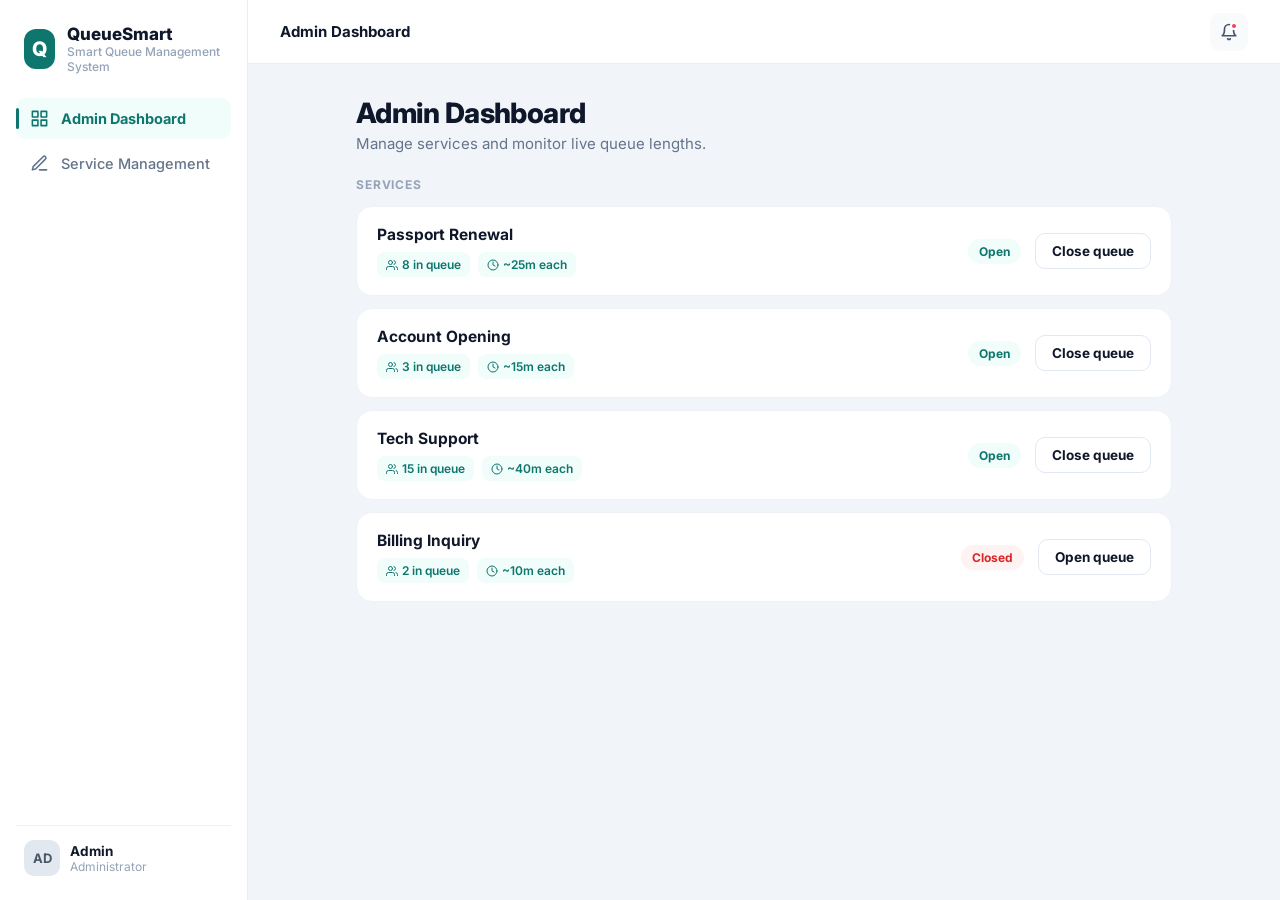
==== admin.html @ 247c1fb9 "Add admin dashboard and service management screens" ====
<!-- Admin screens (Dashboard + Service Management) - Samuel Parsons -->
<!doctype html>
<html lang="en">
  <head>
    <meta charset="UTF-8" />
    <meta name="viewport" content="width=device-width, initial-scale=1.0" />
    <title>Admin | QueueSmart</title>
    <link rel="preconnect" href="https://fonts.googleapis.com" />
    <link
      href="https://fonts.googleapis.com/css2?family=Inter:wght@400;500;600;700;800&display=swap"
      rel="stylesheet"
    />
    <style>
      * { box-sizing: border-box; margin: 0; padding: 0; }
      body { font-family: "Inter", system-ui, sans-serif; background: #f1f5f9; color: #0f172a; }
      button { font-family: inherit; }

      .app { min-height: 100vh; display: flex; }

      /* Sidebar */
      .sidebar {
        width: 248px; background: #fff; border-right: 1px solid #e8edf3;
        display: flex; flex-direction: column; padding: 24px 16px;
        position: sticky; top: 0; height: 100vh; flex-shrink: 0;
      }
      .brand { display: flex; gap: 12px; align-items: center; padding: 0 8px 24px; }
      .logo {
        width: 40px; height: 40px; border-radius: 12px; background: #0f766e;
        color: #fff; display: grid; place-items: center; font-weight: 800; font-size: 20px;
      }
      .brand-name { font-weight: 800; font-size: 17px; }
      .brand-sub { font-size: 12px; color: #94a3b8; font-weight: 500; }
      .nav { display: flex; flex-direction: column; gap: 4px; flex: 1; }
      .nav-btn {
        position: relative; display: flex; align-items: center; gap: 12px;
        padding: 11px 14px; border-radius: 10px; border: none; cursor: pointer;
        font-size: 14.5px; text-align: left; width: 100%; background: transparent;
        color: #64748b; font-weight: 500;
      }
      .nav-btn:hover { background: #f8fafc; }
      .nav-btn.on { background: #f0fdfa; color: #0f766e; font-weight: 700; }
      .nav-btn.on::before {
        content: ""; position: absolute; left: 0; top: 10px; bottom: 10px;
        width: 3px; border-radius: 3px; background: #0f766e;
      }
      .nav-btn svg { width: 19px; height: 19px; flex-shrink: 0; }
      .side-foot {
        display: flex; gap: 10px; align-items: center; padding: 14px 8px 0;
        border-top: 1px solid #eef2f6;
      }
      .avatar {
        width: 36px; height: 36px; border-radius: 10px; background: #e2e8f0;
        display: grid; place-items: center; font-weight: 700; font-size: 13px; color: #475569;
      }
      .avatar-name { font-weight: 700; font-size: 13.5px; }
      .avatar-sub { font-size: 12px; color: #94a3b8; }

      /* Content */
      .content { flex: 1; display: flex; flex-direction: column; min-width: 0; }
      .topbar {
        height: 64px; display: flex; justify-content: space-between; align-items: center;
        padding: 0 32px; background: #fff; border-bottom: 1px solid #e8edf3;
        position: sticky; top: 0; z-index: 5;
      }
      .crumb { font-weight: 700; font-size: 15px; }
      .bell {
        position: relative; width: 38px; height: 38px; border-radius: 10px;
        background: #f8fafc; display: grid; place-items: center; color: #475569;
        cursor: pointer; border: none;
      }
      .bell-dot {
        position: absolute; top: 9px; right: 10px; width: 8px; height: 8px;
        border-radius: 8px; background: #f43f5e; border: 2px solid #fff;
      }

      .main { flex: 1; overflow-y: auto; }
      .page { padding: 32px; max-width: 880px; margin: 0 auto; width: 100%; }
      h1 { font-size: 28px; font-weight: 800; margin-bottom: 4px; letter-spacing: -0.02em; }
      .sub { font-size: 15px; color: #64748b; margin-bottom: 24px; }
      .section-label {
        font-size: 12px; font-weight: 700; text-transform: uppercase;
        letter-spacing: 0.07em; color: #94a3b8; margin: 4px 0 14px;
      }

      /* Admin dashboard service rows */
      .svc-list { display: flex; flex-direction: column; gap: 12px; margin-bottom: 28px; }
      .svc-row {
        display: flex; justify-content: space-between; align-items: center;
        background: #fff; border: 1px solid #eef2f6; border-radius: 16px; padding: 18px 20px;
      }
      .svc-info { min-width: 0; }
      .svc-name { font-weight: 700; font-size: 15.5px; margin-bottom: 8px; }
      .svc-pills { display: flex; gap: 8px; flex-wrap: wrap; }
      .pill {
        display: inline-flex; align-items: center; gap: 4px; font-size: 12px;
        font-weight: 600; color: #0f766e; background: #f0fdfa; padding: 5px 9px; border-radius: 8px;
      }
      .pill svg { width: 12px; height: 12px; }
      .svc-actions { display: flex; align-items: center; gap: 14px; flex-shrink: 0; }
      .status-tag {
        font-size: 12px; font-weight: 700; padding: 5px 11px; border-radius: 20px;
      }
      .status-open { background: #f0fdfa; color: #0f766e; }
      .status-closed { background: #fef2f2; color: #dc2626; }
      .toggle-btn {
        border: 1.5px solid #e2e8f0; background: #fff; color: #0f172a;
        border-radius: 10px; padding: 9px 16px; font-weight: 700; font-size: 13.5px; cursor: pointer;
      }
      .toggle-btn:hover { border-color: #0f766e; }

      /* Form */
      .form-card {
        background: #fff; border: 1px solid #eef2f6; border-radius: 20px; padding: 28px;
      }
      .form-summary {
        display: none; background: #fef2f2; border: 1px solid #fecaca; color: #b91c1c;
        border-radius: 12px; padding: 12px 16px; margin-bottom: 20px; font-size: 13.5px;
      }
      .form-summary.show { display: block; }
      .form-summary ul { margin: 6px 0 0 18px; }
      .field { margin-bottom: 18px; }
      .field label { display: block; font-weight: 600; font-size: 14px; margin-bottom: 6px; }
      .field .hint { font-weight: 400; color: #94a3b8; font-size: 12.5px; }
      .field input, .field textarea, .field select {
        width: 100%; padding: 11px 13px; font-size: 14.5px; font-family: inherit;
        border: 1.5px solid #e2e8f0; border-radius: 10px; background: #fff; color: #0f172a;
      }
      .field textarea { resize: vertical; min-height: 84px; }
      .field input:focus, .field textarea:focus, .field select:focus {
        outline: none; border-color: #0f766e; box-shadow: 0 0 0 3px rgba(15,118,110,0.12);
      }
      .field.invalid input, .field.invalid textarea, .field.invalid select { border-color: #dc2626; }
      .field.invalid input:focus, .field.invalid textarea:focus, .field.invalid select:focus {
        box-shadow: 0 0 0 3px rgba(220,38,38,0.12);
      }
      .field-error { color: #dc2626; font-size: 12.5px; min-height: 16px; margin-top: 5px; }
      .char-count { float: right; font-size: 12px; color: #94a3b8; font-weight: 500; }
      .primary {
        background: #0f766e; color: #fff; border: none; border-radius: 12px;
        padding: 12px 26px; font-weight: 700; font-size: 14.5px; cursor: pointer;
      }
      .primary:hover { background: #0d5f58; }
      .form-success {
        display: none; align-items: center; gap: 10px; background: #f0fdfa;
        border: 1px solid #99f6e4; color: #0f766e; border-radius: 12px;
        padding: 12px 16px; margin-bottom: 20px; font-size: 14px; font-weight: 600;
      }
      .form-success.show { display: flex; }

      @media (max-width: 720px) {
        .sidebar { display: none; }
        .svc-row { flex-direction: column; align-items: flex-start; gap: 14px; }
      }
    </style>
  </head>
  <body>
    <div class="app">
      <aside class="sidebar">
        <div class="brand">
          <div class="logo">Q</div>
          <div>
            <div class="brand-name">QueueSmart</div>
            <div class="brand-sub">Smart Queue Management System</div>
          </div>
        </div>
        <nav class="nav" id="nav"></nav>
        <div class="side-foot">
          <div class="avatar">AD</div>
          <div>
            <div class="avatar-name">Admin</div>
            <div class="avatar-sub">Administrator</div>
          </div>
        </div>
      </aside>

      <div class="content">
        <header class="topbar">
          <div class="crumb" id="crumb">Admin Dashboard</div>
          <button class="bell">
            <span class="bell-dot"></span>
            <svg viewBox="0 0 24 24" width="18" height="18" fill="none" stroke="currentColor"
              stroke-width="2.2" stroke-linecap="round" stroke-linejoin="round">
              <path d="M6 8a6 6 0 0 1 12 0c0 7 3 9 3 9H3s3-2 3-9" />
              <path d="M10.3 21a1.94 1.94 0 0 0 3.4 0" />
            </svg>
          </button>
        </header>
        <main class="main" id="main"></main>
      </div>
    </div>

    <script src="js/validation.js"></script>
    <script>
      // Mock service data (no backend — Assignment 2)
      let SERVICES = [
        { id: "s1", name: "Passport Renewal", duration: 25, queueLength: 8, open: true },
        { id: "s2", name: "Account Opening", duration: 15, queueLength: 3, open: true },
        { id: "s3", name: "Tech Support", duration: 40, queueLength: 15, open: true },
        { id: "s4", name: "Billing Inquiry", duration: 10, queueLength: 2, open: false },
      ];

      const NAV = [
        { id: "dashboard", label: "Admin Dashboard",
          icon: '<svg viewBox="0 0 24 24" fill="none" stroke="currentColor" stroke-width="2" stroke-linecap="round" stroke-linejoin="round"><rect x="3" y="3" width="7" height="7"/><rect x="14" y="3" width="7" height="7"/><rect x="14" y="14" width="7" height="7"/><rect x="3" y="14" width="7" height="7"/></svg>' },
        { id: "service", label: "Service Management",
          icon: '<svg viewBox="0 0 24 24" fill="none" stroke="currentColor" stroke-width="2" stroke-linecap="round" stroke-linejoin="round"><path d="M12 20h9"/><path d="M16.5 3.5a2.12 2.12 0 0 1 3 3L7 19l-4 1 1-4Z"/></svg>' },
      ];

      const CLOCK = '<svg viewBox="0 0 24 24" fill="none" stroke="currentColor" stroke-width="2" stroke-linecap="round" stroke-linejoin="round"><circle cx="12" cy="12" r="10"/><polyline points="12 6 12 12 16 14"/></svg>';
      const USERS = '<svg viewBox="0 0 24 24" fill="none" stroke="currentColor" stroke-width="2" stroke-linecap="round" stroke-linejoin="round"><path d="M17 21v-2a4 4 0 0 0-4-4H5a4 4 0 0 0-4 4v2"/><circle cx="9" cy="7" r="4"/><path d="M23 21v-2a4 4 0 0 0-3-3.87"/><path d="M16 3.13a4 4 0 0 1 0 7.75"/></svg>';
      const CHECK = '<svg viewBox="0 0 24 24" fill="none" stroke="currentColor" stroke-width="3" stroke-linecap="round" stroke-linejoin="round"><polyline points="20 6 9 17 4 12"/></svg>';

      let state = { tab: "dashboard" };

      function go(tab) { state.tab = tab; render(); }
      function toggleService(id) {
        const s = SERVICES.find((x) => x.id === id);
        if (s) s.open = !s.open;
        render();
      }
      window.go = go;
      window.toggleService = toggleService;

      function renderNav() {
        document.getElementById("nav").innerHTML = NAV.map(
          (n) => `<button class="nav-btn ${state.tab === n.id ? "on" : ""}" onclick="go('${n.id}')">${n.icon}<span>${n.label}</span></button>`
        ).join("");
        document.getElementById("crumb").textContent = NAV.find((n) => n.id === state.tab).label;
      }

      function dashboard() {
        const rows = SERVICES.map((s) => `
          <div class="svc-row">
            <div class="svc-info">
              <div class="svc-name">${s.name}</div>
              <div class="svc-pills">
                <span class="pill">${USERS} ${s.queueLength} in queue</span>
                <span class="pill">${CLOCK} ~${s.duration}m each</span>
              </div>
            </div>
            <div class="svc-actions">
              <span class="status-tag ${s.open ? "status-open" : "status-closed"}">${s.open ? "Open" : "Closed"}</span>
              <button class="toggle-btn" onclick="toggleService('${s.id}')">${s.open ? "Close queue" : "Open queue"}</button>
            </div>
          </div>`).join("");
        return `<div class="page">
          <h1>Admin Dashboard</h1>
          <p class="sub">Manage services and monitor live queue lengths.</p>
          <div class="section-label">Services</div>
          <div class="svc-list">${rows}</div>
        </div>`;
      }

      function serviceScreen() {
        return `<div class="page">
          <h1>Service Management</h1>
          <p class="sub">Create or edit a service offered to users.</p>
          <div class="form-card">
            <div class="form-success" id="form-success">${CHECK}<span>Service saved successfully.</span></div>
            <div class="form-summary" id="form-summary">
              <strong>Please fix the following:</strong>
              <ul id="form-summary-list"></ul>
            </div>

            <div class="field" id="f-name">
              <label for="svc-name">Service Name <span class="char-count" id="name-count">0 / 100</span></label>
              <input id="svc-name" type="text" maxlength="100" placeholder="e.g. Passport Renewal" />
              <div class="field-error" id="e-name"></div>
            </div>

            <div class="field" id="f-desc">
              <label for="svc-desc">Description</label>
              <textarea id="svc-desc" placeholder="Describe what this service is for."></textarea>
              <div class="field-error" id="e-desc"></div>
            </div>

            <div class="field" id="f-duration">
              <label for="svc-duration">Expected Duration <span class="hint">(minutes)</span></label>
              <input id="svc-duration" type="number" min="1" step="1" placeholder="e.g. 15" />
              <div class="field-error" id="e-duration"></div>
            </div>

            <div class="field" id="f-priority">
              <label for="svc-priority">Priority Level</label>
              <select id="svc-priority">
                <option value="">Select priority…</option>
                <option value="low">Low</option>
                <option value="medium">Medium</option>
                <option value="high">High</option>
              </select>
              <div class="field-error" id="e-priority"></div>
            </div>

            <button class="primary" id="svc-save">Save service</button>
          </div>
        </div>`;
      }

      function wireServiceForm() {
        const nameInput = document.getElementById("svc-name");
        const count = document.getElementById("name-count");
        nameInput.addEventListener("input", () => {
          count.textContent = `${nameInput.value.length} / 100`;
          clearServiceFieldError("f-name", "e-name");
        });
        ["svc-desc", "svc-duration", "svc-priority"].forEach((id) => {
          const el = document.getElementById(id);
          const map = { "svc-desc": ["f-desc", "e-desc"], "svc-duration": ["f-duration", "e-duration"], "svc-priority": ["f-priority", "e-priority"] };
          el.addEventListener("input", () => clearServiceFieldError(map[id][0], map[id][1]));
        });

        document.getElementById("svc-save").addEventListener("click", () => {
          const values = {
            name: nameInput.value,
            description: document.getElementById("svc-desc").value,
            duration: document.getElementById("svc-duration").value,
            priority: document.getElementById("svc-priority").value,
          };

          clearServiceFieldError("f-name", "e-name");
          clearServiceFieldError("f-desc", "e-desc");
          clearServiceFieldError("f-duration", "e-duration");
          clearServiceFieldError("f-priority", "e-priority");
          document.getElementById("form-summary").classList.remove("show");
          document.getElementById("form-success").classList.remove("show");

          const errors = validateServiceForm(values);

          if (hasErrors(errors)) {
            if (errors.name) showServiceFieldError("f-name", "e-name", errors.name);
            if (errors.description) showServiceFieldError("f-desc", "e-desc", errors.description);
            if (errors.duration) showServiceFieldError("f-duration", "e-duration", errors.duration);
            if (errors.priority) showServiceFieldError("f-priority", "e-priority", errors.priority);

            const list = document.getElementById("form-summary-list");
            list.innerHTML = Object.values(errors).map((m) => `<li>${m}</li>`).join("");
            document.getElementById("form-summary").classList.add("show");
            return;
          }

          // Valid — add to mock list (no backend in Assignment 2)
          SERVICES.push({
            id: "s" + (SERVICES.length + 1),
            name: values.name.trim(),
            duration: Number(values.duration),
            queueLength: 0,
            open: true,
          });
          document.getElementById("form-success").classList.add("show");
          document.getElementById("svc-name").value = "";
          document.getElementById("svc-desc").value = "";
          document.getElementById("svc-duration").value = "";
          document.getElementById("svc-priority").value = "";
          document.getElementById("name-count").textContent = "0 / 100";
        });
      }

      function render() {
        renderNav();
        const views = { dashboard, service: serviceScreen };
        document.getElementById("main").innerHTML = views[state.tab]();
        if (state.tab === "service") wireServiceForm();
      }
      render();
    </script>
  </body>
</html>
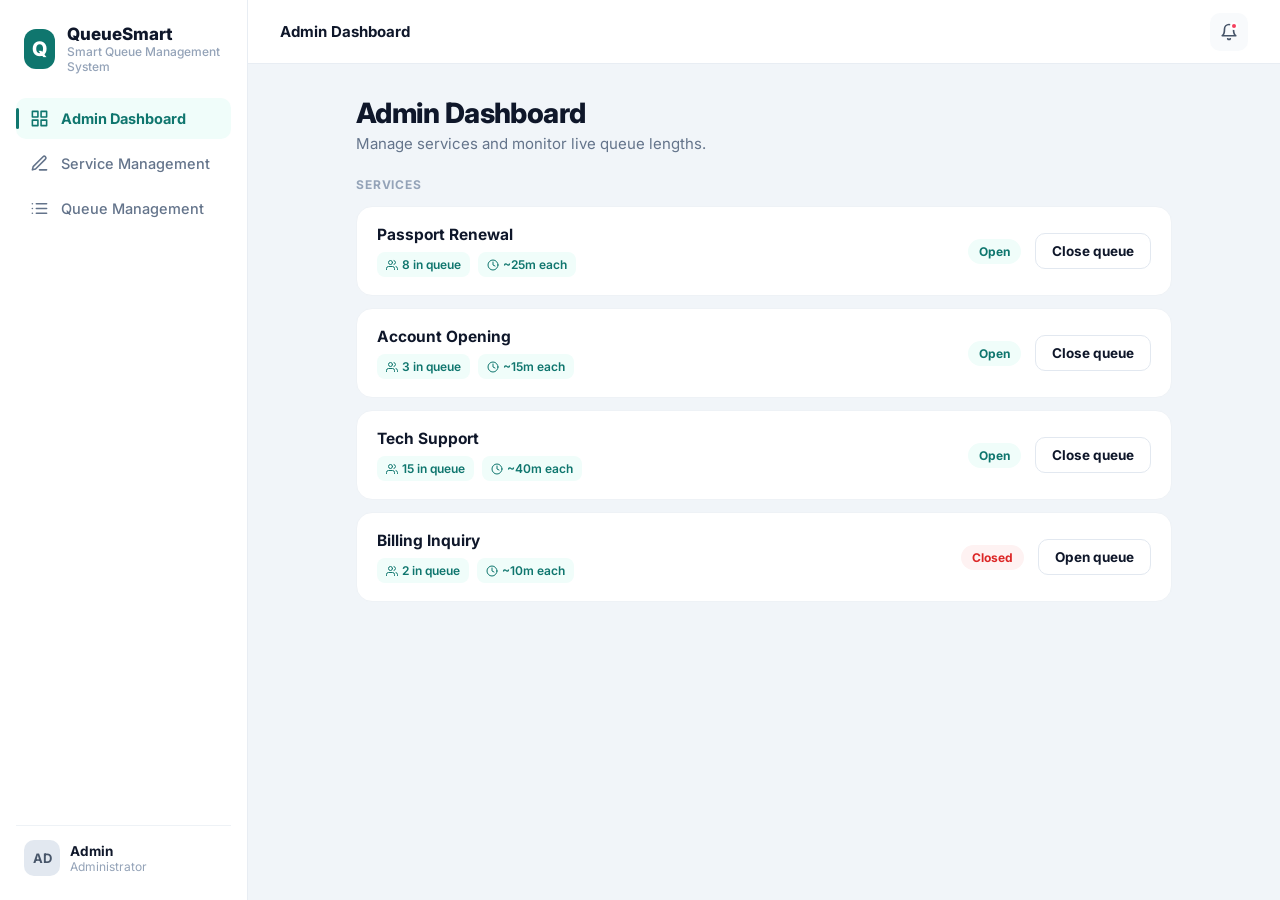
==== commit 57699d20: "Added a new tab for the queue screen in the admin panel. Updated the render function to include the " ====
--- a/admin.html
+++ b/admin.html
@@ -1,4 +1,5 @@
 <!-- Admin screens (Dashboard + Service Management) - Samuel Parsons -->
+ <!-- Admin screens (Queue Management) - Mahmoud Masoud -->
 <!doctype html>
 <html lang="en">
   <head>
@@ -147,9 +148,68 @@
       }
       .form-success.show { display: flex; }
 
+      .primary:disabled { background: #99c9c5; cursor: not-allowed; }
+
+      /* Queue management */
+      .queue-toolbar {
+        display: flex; gap: 14px; align-items: flex-end; margin-bottom: 22px; flex-wrap: wrap;
+      }
+      .queue-toolbar .field { margin-bottom: 0; flex: 1; min-width: 220px; }
+      .serve-btn {
+        background: #0f766e; color: #fff; border: none; border-radius: 12px;
+        padding: 12px 20px; font-weight: 700; font-size: 14px; cursor: pointer;
+        display: inline-flex; align-items: center; gap: 8px; white-space: nowrap;
+      }
+      .serve-btn:hover { background: #0d5f58; }
+      .serve-btn:disabled { background: #cbd5e1; cursor: not-allowed; }
+      .serve-btn svg { width: 16px; height: 16px; }
+      .served-banner {
+        display: none; align-items: center; gap: 10px; background: #f0fdfa;
+        border: 1px solid #99f6e4; color: #0f766e; border-radius: 12px;
+        padding: 12px 16px; margin-bottom: 18px; font-size: 14px; font-weight: 600;
+      }
+      .served-banner.show { display: flex; }
+      .queue-card {
+        background: #fff; border: 1px solid #eef2f6; border-radius: 20px; padding: 10px; margin-bottom: 20px;
+      }
+      .queue-empty {
+        text-align: center; padding: 48px 20px; color: #94a3b8; font-size: 14.5px; font-weight: 500;
+      }
+      .queue-item {
+        display: flex; align-items: center; gap: 14px; padding: 14px 12px;
+        border-bottom: 1px solid #f1f5f9;
+      }
+      .queue-item:last-child { border-bottom: none; }
+      .queue-item.first {
+        background: #f0fdfa; border-radius: 14px; border-bottom-color: transparent;
+      }
+      .q-pos {
+        width: 30px; height: 30px; border-radius: 9px; background: #f1f5f9; color: #475569;
+        display: grid; place-items: center; font-weight: 800; font-size: 13px; flex-shrink: 0;
+      }
+      .queue-item.first .q-pos { background: #0f766e; color: #fff; }
+      .q-info { flex: 1; min-width: 0; }
+      .q-name { font-weight: 700; font-size: 14.5px; }
+      .q-meta { font-size: 12.5px; color: #94a3b8; margin-top: 2px; }
+      .q-next-tag {
+        font-size: 11px; font-weight: 700; color: #0f766e; background: #ccfbf1;
+        padding: 3px 8px; border-radius: 20px; margin-left: 8px; text-transform: uppercase;
+        letter-spacing: 0.04em;
+      }
+      .q-actions { display: flex; align-items: center; gap: 6px; flex-shrink: 0; }
+      .icon-btn {
+        width: 32px; height: 32px; border-radius: 8px; border: 1.5px solid #e2e8f0;
+        background: #fff; color: #475569; display: grid; place-items: center; cursor: pointer;
+      }
+      .icon-btn:hover:not(:disabled) { border-color: #0f766e; color: #0f766e; }
+      .icon-btn:disabled { opacity: 0.35; cursor: not-allowed; }
+      .icon-btn svg { width: 15px; height: 15px; }
+      .icon-btn.danger:hover:not(:disabled) { border-color: #dc2626; color: #dc2626; }
+
       @media (max-width: 720px) {
         .sidebar { display: none; }
         .svc-row { flex-direction: column; align-items: flex-start; gap: 14px; }
+        .queue-toolbar { flex-direction: column; align-items: stretch; }
       }
     </style>
   </head>
@@ -199,18 +259,46 @@
         { id: "s4", name: "Billing Inquiry", duration: 10, queueLength: 2, open: false },
       ];
 
+      // Mock per-service queues (UI only — no backend in Assignment 2)
+      let QUEUES = {
+        s1: [
+          { id: "u1", name: "Mahmoud Masoud", note: "Renewal, expires next month", joined: "9:02 AM" },
+          { id: "u2", name: "Nehaa Balaji", note: "First-time application", joined: "9:14 AM" },
+          { id: "u3", name: "Vasavi K Chenna", note: "Renewal, lost passport", joined: "9:20 AM" },
+          { id: "u4", name: "Samuel Parsons", note: "Renewal", joined: "9:31 AM" },
+        ],
+        s2: [
+          { id: "u5", name: "Diego Fernandez", note: "New checking account", joined: "9:05 AM" },
+          { id: "u6", name: "Emily Chen", note: "Joint account setup", joined: "9:18 AM" },
+        ],
+        s3: [
+          { id: "u7", name: "Sam Patel", note: "Laptop won't boot", joined: "8:50 AM" },
+          { id: "u8", name: "Olivia Brooks", note: "Password reset", joined: "8:57 AM" },
+          { id: "u9", name: "Noah Kim", note: "Software install", joined: "9:03 AM" },
+        ],
+        s4: [
+          { id: "u10", name: "Grace Lee", note: "Disputed charge", joined: "9:40 AM" },
+        ],
+      };
+
       const NAV = [
         { id: "dashboard", label: "Admin Dashboard",
           icon: '<svg viewBox="0 0 24 24" fill="none" stroke="currentColor" stroke-width="2" stroke-linecap="round" stroke-linejoin="round"><rect x="3" y="3" width="7" height="7"/><rect x="14" y="3" width="7" height="7"/><rect x="14" y="14" width="7" height="7"/><rect x="3" y="14" width="7" height="7"/></svg>' },
         { id: "service", label: "Service Management",
           icon: '<svg viewBox="0 0 24 24" fill="none" stroke="currentColor" stroke-width="2" stroke-linecap="round" stroke-linejoin="round"><path d="M12 20h9"/><path d="M16.5 3.5a2.12 2.12 0 0 1 3 3L7 19l-4 1 1-4Z"/></svg>' },
+        { id: "queue", label: "Queue Management",
+          icon: '<svg viewBox="0 0 24 24" fill="none" stroke="currentColor" stroke-width="2" stroke-linecap="round" stroke-linejoin="round"><line x1="8" y1="6" x2="21" y2="6"/><line x1="8" y1="12" x2="21" y2="12"/><line x1="8" y1="18" x2="21" y2="18"/><line x1="3" y1="6" x2="3.01" y2="6"/><line x1="3" y1="12" x2="3.01" y2="12"/><line x1="3" y1="18" x2="3.01" y2="18"/></svg>' },
       ];
 
       const CLOCK = '<svg viewBox="0 0 24 24" fill="none" stroke="currentColor" stroke-width="2" stroke-linecap="round" stroke-linejoin="round"><circle cx="12" cy="12" r="10"/><polyline points="12 6 12 12 16 14"/></svg>';
       const USERS = '<svg viewBox="0 0 24 24" fill="none" stroke="currentColor" stroke-width="2" stroke-linecap="round" stroke-linejoin="round"><path d="M17 21v-2a4 4 0 0 0-4-4H5a4 4 0 0 0-4 4v2"/><circle cx="9" cy="7" r="4"/><path d="M23 21v-2a4 4 0 0 0-3-3.87"/><path d="M16 3.13a4 4 0 0 1 0 7.75"/></svg>';
       const CHECK = '<svg viewBox="0 0 24 24" fill="none" stroke="currentColor" stroke-width="3" stroke-linecap="round" stroke-linejoin="round"><polyline points="20 6 9 17 4 12"/></svg>';
-
-      let state = { tab: "dashboard" };
+      const ARROW_UP = '<svg viewBox="0 0 24 24" fill="none" stroke="currentColor" stroke-width="2.3" stroke-linecap="round" stroke-linejoin="round"><line x1="12" y1="19" x2="12" y2="5"/><polyline points="5 12 12 5 19 12"/></svg>';
+      const ARROW_DOWN = '<svg viewBox="0 0 24 24" fill="none" stroke="currentColor" stroke-width="2.3" stroke-linecap="round" stroke-linejoin="round"><line x1="12" y1="5" x2="12" y2="19"/><polyline points="19 12 12 19 5 12"/></svg>';
+      const TRASH = '<svg viewBox="0 0 24 24" fill="none" stroke="currentColor" stroke-width="2.1" stroke-linecap="round" stroke-linejoin="round"><polyline points="3 6 5 6 21 6"/><path d="M19 6l-1 14a2 2 0 0 1-2 2H8a2 2 0 0 1-2-2L5 6"/><path d="M10 11v6"/><path d="M14 11v6"/><path d="M9 6V4a1 1 0 0 1 1-1h4a1 1 0 0 1 1 1v2"/></svg>';
+      const FORWARD = '<svg viewBox="0 0 24 24" fill="none" stroke="currentColor" stroke-width="2.3" stroke-linecap="round" stroke-linejoin="round"><polyline points="5 4 15 12 5 20"/><line x1="19" y1="5" x2="19" y2="19"/></svg>';
+
+      let state = { tab: "dashboard", queueServiceId: SERVICES[0].id };
 
       function go(tab) { state.tab = tab; render(); }
       function toggleService(id) {
@@ -220,6 +308,55 @@
       }
       window.go = go;
       window.toggleService = toggleService;
+
+// ---- Queue management actions (UI simulation only) ----
+      function selectQueueService(id) {
+        state.queueServiceId = id;
+        hideServedBanner();
+        render();
+      }
+      function moveQueueUser(id, dir) {
+        const q = QUEUES[state.queueServiceId];
+        const i = q.findIndex((u) => u.id === id);
+        const j = i + dir;
+        if (i < 0 || j < 0 || j >= q.length) return;
+        [q[i], q[j]] = [q[j], q[i]];
+        hideServedBanner();
+        render();
+      }
+      function removeQueueUser(id) {
+        const q = QUEUES[state.queueServiceId];
+        QUEUES[state.queueServiceId] = q.filter((u) => u.id !== id);
+        syncQueueLengthDisplay();
+        hideServedBanner();
+        render();
+      }
+      function serveNextUser() {
+        const q = QUEUES[state.queueServiceId];
+        if (!q || q.length === 0) return;
+        const served = q.shift();
+        syncQueueLengthDisplay();
+        render();
+        showServedBanner(served.name);
+      }
+      function syncQueueLengthDisplay() {
+        const svc = SERVICES.find((s) => s.id === state.queueServiceId);
+        if (svc) svc.queueLength = (QUEUES[state.queueServiceId] || []).length;
+      }
+      function showServedBanner(name) {
+        const el = document.getElementById("served-banner");
+        if (!el) return;
+        el.querySelector("span").textContent = `${name} has been served and removed from the queue.`;
+        el.classList.add("show");
+      }
+      function hideServedBanner() {
+        const el = document.getElementById("served-banner");
+        if (el) el.classList.remove("show");
+      }
+      window.selectQueueService = selectQueueService;
+      window.moveQueueUser = moveQueueUser;
+      window.removeQueueUser = removeQueueUser;
+      window.serveNextUser = serveNextUser;
 
       function renderNav() {
         document.getElementById("nav").innerHTML = NAV.map(
@@ -357,10 +494,54 @@
 
       function render() {
         renderNav();
-        const views = { dashboard, service: serviceScreen };
+        const views = { dashboard, service: serviceScreen, queue: queueScreen };
         document.getElementById("main").innerHTML = views[state.tab]();
         if (state.tab === "service") wireServiceForm();
       }
+
+    function queueScreen() {
+        if (!QUEUES[state.queueServiceId]) state.queueServiceId = SERVICES[0].id;
+        const q = QUEUES[state.queueServiceId] || [];
+        const svcOptions = SERVICES.map(
+          (s) => `<option value="${s.id}" ${s.id === state.queueServiceId ? "selected" : ""}>${s.name} (${(QUEUES[s.id] || []).length})</option>`
+        ).join("");
+
+        const rows = q.length
+          ? q.map((u, i) => `
+              <div class="queue-item ${i === 0 ? "first" : ""}">
+                <div class="q-pos">${i + 1}</div>
+                <div class="q-info">
+                  <div class="q-name">${u.name}${i === 0 ? '<span class="q-next-tag">Next</span>' : ""}</div>
+                  <div class="q-meta">Joined ${u.joined}${u.note ? " · " + u.note : ""}</div>
+                </div>
+                <div class="q-actions">
+                  <button class="icon-btn" title="Move up" ${i === 0 ? "disabled" : ""} onclick="moveQueueUser('${u.id}', -1)">${ARROW_UP}</button>
+                  <button class="icon-btn" title="Move down" ${i === q.length - 1 ? "disabled" : ""} onclick="moveQueueUser('${u.id}', 1)">${ARROW_DOWN}</button>
+                  <button class="icon-btn danger" title="Remove from queue" onclick="removeQueueUser('${u.id}')">${TRASH}</button>
+                </div>
+              </div>`).join("")
+          : `<div class="queue-empty">No one is currently in this queue.</div>`;
+
+        return `<div class="page">
+          <h1>Queue Management</h1>
+          <p class="sub">View and manage the live queue for a service. Reordering, removing, and serving happen in this UI only — no backend in Assignment 2.</p>
+
+          <div class="served-banner" id="served-banner">${CHECK}<span></span></div>
+
+          <div class="queue-toolbar">
+            <div class="field">
+              <label for="queue-service-select">Service</label>
+              <select id="queue-service-select" onchange="selectQueueService(this.value)">${svcOptions}</select>
+            </div>
+            <button class="serve-btn" id="serve-next-btn" ${q.length === 0 ? "disabled" : ""} onclick="serveNextUser()">
+              ${FORWARD} Serve next user
+            </button>
+          </div>
+
+          <div class="section-label">In queue (${q.length})</div>
+          <div class="queue-card">${rows}</div>
+        </div>`;
+      }      
       render();
     </script>
   </body>
